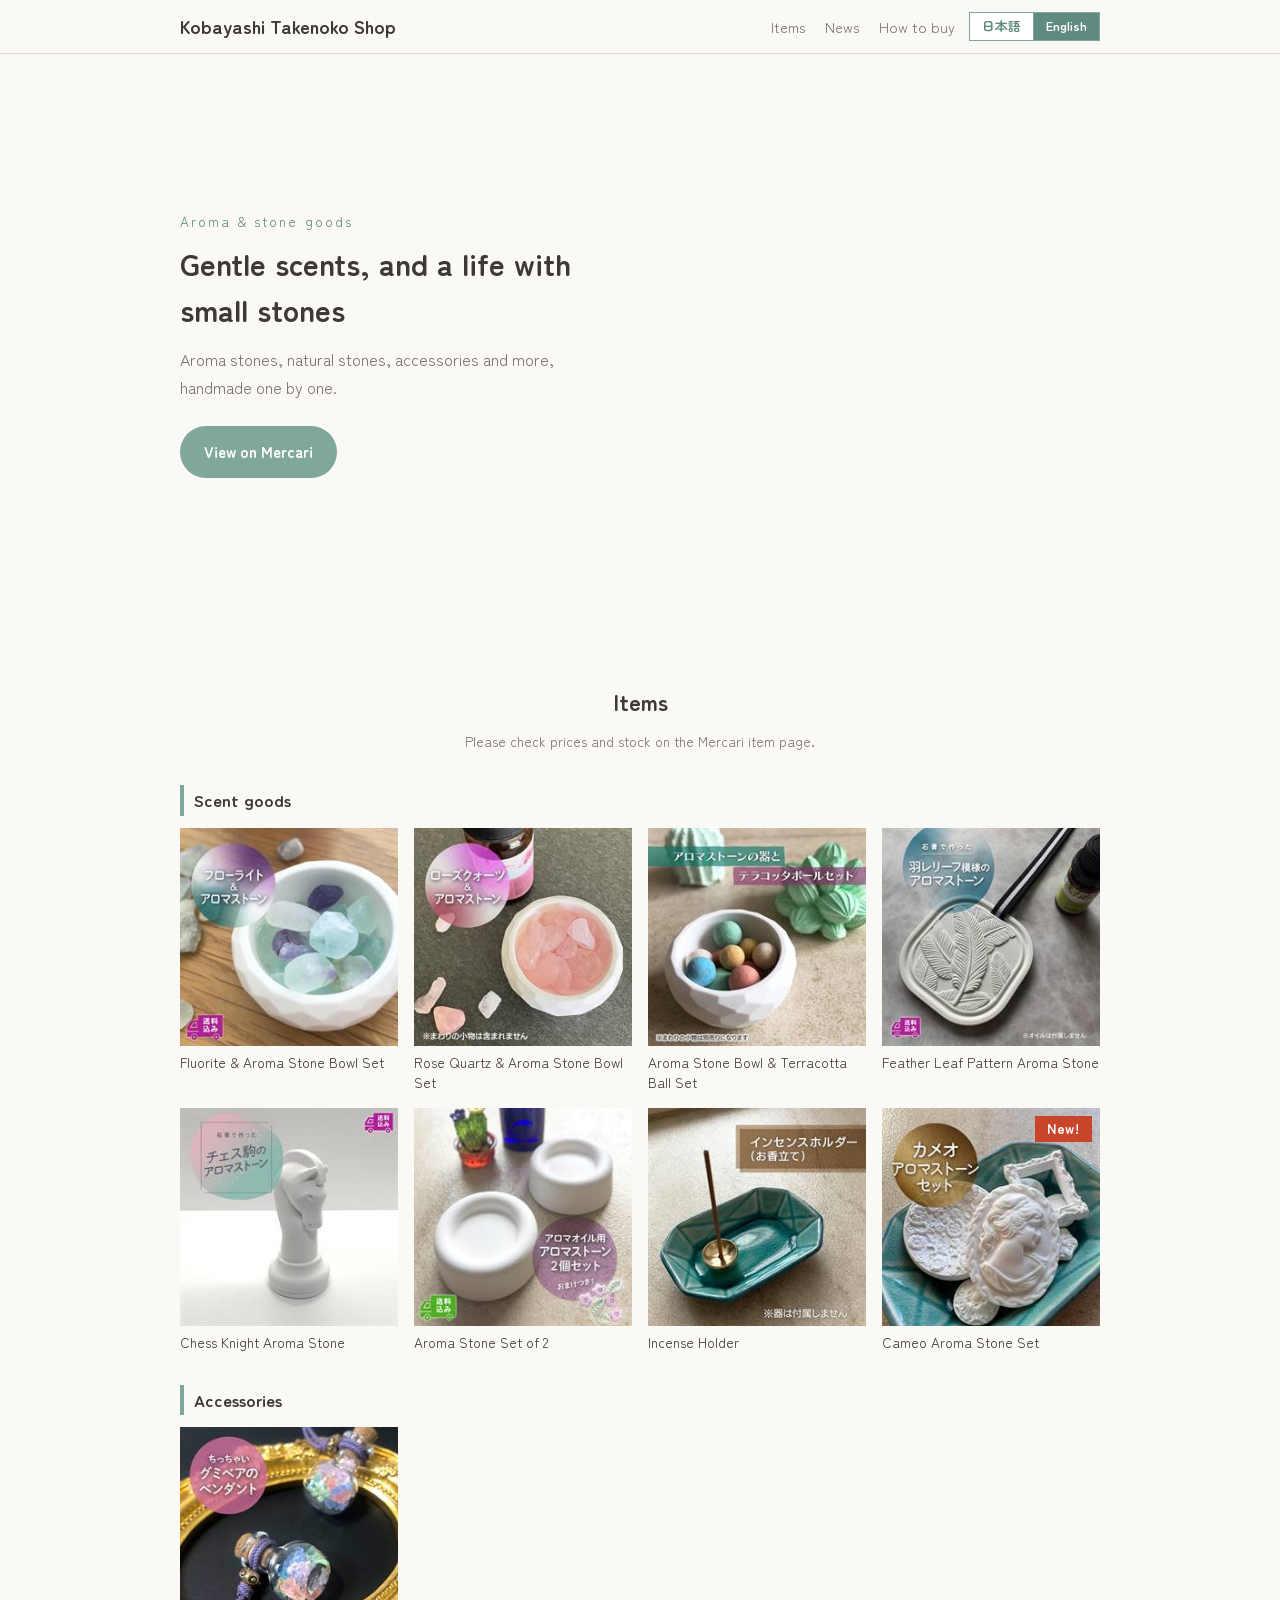
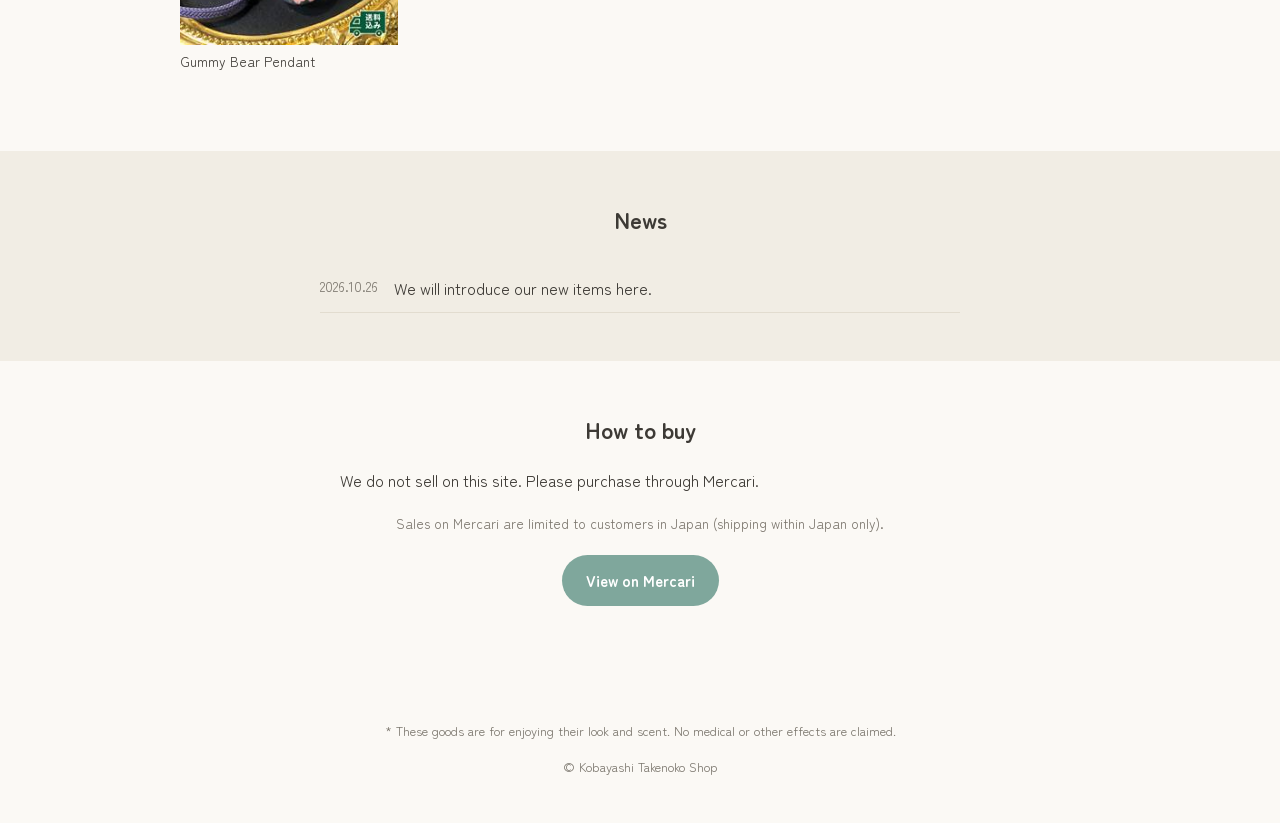
==== index.html @ 16a5ecc0 "Add files via upload" ====
<!doctype html>
<html lang="ja">
<head>
<meta charset="utf-8">
<meta name="viewport" content="width=device-width, initial-scale=1, viewport-fit=cover">
<title data-en="Kobayashi Takenoko Shop | Aroma &amp; stone goods">こばやしたけのこ商店 | 香りと石の雑貨</title>
<meta name="description" content="アロマストーン、天然石、アクセサリーなどの手作り雑貨。メルカリで販売しています。" data-en-content="Handmade goods: aroma stones, natural stones, accessories and more. Sold on Mercari (Japan).">
<link rel="preconnect" href="https://fonts.googleapis.com">
<link rel="preconnect" href="https://fonts.gstatic.com" crossorigin>
<link href="https://fonts.googleapis.com/css2?family=Zen+Maru+Gothic:wght@400;700&display=swap" rel="stylesheet">
<link rel="stylesheet" href="css/style.css">
<script src="js/script.js" defer></script>
</head>
<body>

<header class="site-header">
  <div class="wrap header-inner">
    <a class="brand" href="#top" data-en="Kobayashi Takenoko Shop">こばやしたけのこ商店</a>
    <div class="header-tools">
      <nav class="nav" aria-label="メニュー" data-en-label="Menu">
        <a href="#items" data-en="Items">商品</a>
        <a href="#news" data-en="News">お知らせ</a>
        <a href="#buy" data-en="How to buy">購入方法</a>
      </nav>
      <div class="lang" role="group" aria-label="言語 / Language">
        <button type="button" data-lang="ja" aria-pressed="true">日本語</button>
        <button type="button" data-lang="en" aria-pressed="false">English</button>
      </div>
    </div>
  </div>
</header>

<main id="top">

  <!-- トップ:看板商品 -->
  <section class="hero">
    <div class="wrap hero-inner">
      <div class="hero-text">
        <p class="eyebrow" data-en="Aroma &amp; stone goods">香りと石の雑貨</p>
        <h1 data-en="Gentle scents, and a life with small stones">やさしい香りと、<br>小さな石のある暮らし</h1>
        <p class="lead" data-en="Aroma stones, natural stones, accessories and more, handmade one by one.">アロマストーン、天然石、アクセサリーなどを、ひとつずつ手作りしています。</p>
        <div class="buttons">
          <a class="btn btn-main" href="https://jp.mercari.com/user/profile/546317431" target="_blank" rel="noopener" data-en="View on Mercari">メルカリで見る</a>
        </div>
      </div>
      <div class="hero-photo hero-slides" aria-label="商品の写真(自動で切り替わります。写真を押すと商品の詳細へ)" data-en-label="Product photos (they change automatically; select a photo to see the item)">
        <a class="hero-slide" href="items/fluorite-set.html"><img src="img/fluorite-set-720.jpg" srcset="img/fluorite-set-480.jpg 480w, img/fluorite-set-720.jpg 720w" sizes="(max-width: 720px) 92vw, 444px" width="720" height="720" fetchpriority="high" alt="蛍石とアロマストーンの器セット" data-en-alt="Fluorite &amp; Aroma Stone Bowl Set"><span class="hero-cap" data-en="Fluorite &amp; Aroma Stone Bowl Set">蛍石とアロマストーンの器セット</span></a>
        <a class="hero-slide" href="items/rosequartz-set.html"><img src="img/rosequartz-set-720.jpg" srcset="img/rosequartz-set-480.jpg 480w, img/rosequartz-set-720.jpg 720w" sizes="(max-width: 720px) 92vw, 444px" width="720" height="720" loading="lazy" decoding="async" alt="ローズクォーツとアロマストーンの器セット" data-en-alt="Rose Quartz &amp; Aroma Stone Bowl Set"><span class="hero-cap" data-en="Rose Quartz &amp; Aroma Stone Bowl Set">ローズクォーツとアロマストーンの器セット</span></a>
        <a class="hero-slide" href="items/terracotta-set.html"><img src="img/terracotta-set-720.jpg" srcset="img/terracotta-set-480.jpg 480w, img/terracotta-set-720.jpg 720w" sizes="(max-width: 720px) 92vw, 444px" width="720" height="720" loading="lazy" decoding="async" alt="アロマストーンの器とテラコッタボールのセット" data-en-alt="Aroma Stone Bowl &amp; Terracotta Ball Set"><span class="hero-cap" data-en="Aroma Stone Bowl &amp; Terracotta Ball Set">アロマストーンの器とテラコッタボールのセット</span></a>
        <a class="hero-slide" href="items/aroma-feather.html"><img src="img/aroma-feather-720.jpg" srcset="img/aroma-feather-480.jpg 480w, img/aroma-feather-720.jpg 720w" sizes="(max-width: 720px) 92vw, 444px" width="720" height="720" loading="lazy" decoding="async" alt="羽リーフ模様のアロマストーン" data-en-alt="Feather Leaf Pattern Aroma Stone"><span class="hero-cap" data-en="Feather Leaf Pattern Aroma Stone">羽リーフ模様のアロマストーン</span></a>
        <a class="hero-slide" href="items/aroma-chess.html"><img src="img/aroma-chess-720.jpg" srcset="img/aroma-chess-480.jpg 480w, img/aroma-chess-720.jpg 720w" sizes="(max-width: 720px) 92vw, 444px" width="720" height="720" loading="lazy" decoding="async" alt="チェス駒のアロマストーン" data-en-alt="Chess Knight Aroma Stone"><span class="hero-cap" data-en="Chess Knight Aroma Stone">チェス駒のアロマストーン</span></a>
        <a class="hero-slide" href="items/aroma-2set.html"><img src="img/aroma-2set-720.jpg" srcset="img/aroma-2set-480.jpg 480w, img/aroma-2set-720.jpg 720w" sizes="(max-width: 720px) 92vw, 444px" width="720" height="720" loading="lazy" decoding="async" alt="アロマストーン2個セット" data-en-alt="Aroma Stone Set of 2"><span class="hero-cap" data-en="Aroma Stone Set of 2">アロマストーン2個セット</span></a>
        <a class="hero-slide" href="items/incense-holder.html"><img src="img/incense-holder-720.jpg" srcset="img/incense-holder-480.jpg 480w, img/incense-holder-720.jpg 720w" sizes="(max-width: 720px) 92vw, 444px" width="720" height="720" loading="lazy" decoding="async" alt="お香立て" data-en-alt="Incense Holder"><span class="hero-cap" data-en="Incense Holder">お香立て</span></a>
        <a class="hero-slide" href="items/gummy-pendant.html"><img src="img/gummy-pendant-720.jpg" srcset="img/gummy-pendant-480.jpg 480w, img/gummy-pendant-720.jpg 720w" sizes="(max-width: 720px) 92vw, 444px" width="720" height="720" loading="lazy" decoding="async" alt="グミベアのペンダント" data-en-alt="Gummy Bear Pendant"><span class="hero-cap" data-en="Gummy Bear Pendant">グミベアのペンダント</span></a>
        <a class="hero-slide" href="items/cameo-set.html"><img src="img/cameo-set-720.jpg" srcset="img/cameo-set-480.jpg 480w, img/cameo-set-720.jpg 720w" sizes="(max-width: 720px) 92vw, 444px" width="720" height="720" loading="lazy" decoding="async" alt="カメオ アロマストーンセット" data-en-alt="Cameo Aroma Stone Set"><span class="badge-new">New!</span><span class="hero-cap" data-en="Cameo Aroma Stone Set">カメオ アロマストーンセット</span></a>
      </div>
    </div>
  </section>

  <!-- 商品 -->
  <section id="items" class="section">
    <div class="wrap">
      <h2 data-en="Items">商品</h2>
      <p class="section-note" data-en="Please check prices and stock on the Mercari item page.">価格や在庫は、メルカリの商品ページでご確認ください。</p>

      <div class="category">
        <h3 data-en="Scent goods">香りの雑貨</h3>
        <ul class="cards">
          <li class="card"><a class="card-link" href="items/fluorite-set.html"><div class="thumb"><img src="img/fluorite-set-480.jpg" srcset="img/fluorite-set-240.jpg 240w, img/fluorite-set-480.jpg 480w, img/fluorite-set-720.jpg 720w" sizes="(max-width: 720px) 46vw, 220px" width="480" height="480" loading="lazy" decoding="async" alt="蛍石とアロマストーンの器セット" data-en-alt="Fluorite &amp; Aroma Stone Bowl Set"></div><p data-en="Fluorite &amp; Aroma Stone Bowl Set">蛍石とアロマストーンの器セット</p></a></li>
          <li class="card"><a class="card-link" href="items/rosequartz-set.html"><div class="thumb"><img src="img/rosequartz-set-480.jpg" srcset="img/rosequartz-set-240.jpg 240w, img/rosequartz-set-480.jpg 480w, img/rosequartz-set-720.jpg 720w" sizes="(max-width: 720px) 46vw, 220px" width="480" height="480" loading="lazy" decoding="async" alt="ローズクォーツとアロマストーンの器セット" data-en-alt="Rose Quartz &amp; Aroma Stone Bowl Set"></div><p data-en="Rose Quartz &amp; Aroma Stone Bowl Set">ローズクォーツとアロマストーンの器セット</p></a></li>
          <li class="card"><a class="card-link" href="items/terracotta-set.html"><div class="thumb"><img src="img/terracotta-set-480.jpg" srcset="img/terracotta-set-240.jpg 240w, img/terracotta-set-480.jpg 480w, img/terracotta-set-720.jpg 720w" sizes="(max-width: 720px) 46vw, 220px" width="480" height="480" loading="lazy" decoding="async" alt="アロマストーンの器とテラコッタボールのセット" data-en-alt="Aroma Stone Bowl &amp; Terracotta Ball Set"></div><p data-en="Aroma Stone Bowl &amp; Terracotta Ball Set">アロマストーンの器とテラコッタボールのセット</p></a></li>
          <li class="card"><a class="card-link" href="items/aroma-feather.html"><div class="thumb"><img src="img/aroma-feather-480.jpg" srcset="img/aroma-feather-240.jpg 240w, img/aroma-feather-480.jpg 480w, img/aroma-feather-720.jpg 720w" sizes="(max-width: 720px) 46vw, 220px" width="480" height="480" loading="lazy" decoding="async" alt="羽リーフ模様のアロマストーン(吊り下げタイプ)" data-en-alt="Feather Leaf Pattern Aroma Stone"></div><p data-en="Feather Leaf Pattern Aroma Stone">羽リーフ模様のアロマストーン</p></a></li>
          <li class="card"><a class="card-link" href="items/aroma-chess.html"><div class="thumb"><img src="img/aroma-chess-480.jpg" srcset="img/aroma-chess-240.jpg 240w, img/aroma-chess-480.jpg 480w, img/aroma-chess-720.jpg 720w" sizes="(max-width: 720px) 46vw, 220px" width="480" height="480" loading="lazy" decoding="async" alt="チェス駒(ナイト)のかたちのアロマストーン" data-en-alt="Chess Knight Aroma Stone"></div><p data-en="Chess Knight Aroma Stone">チェス駒のアロマストーン</p></a></li>
          <li class="card"><a class="card-link" href="items/aroma-2set.html"><div class="thumb"><img src="img/aroma-2set-480.jpg" srcset="img/aroma-2set-240.jpg 240w, img/aroma-2set-480.jpg 480w, img/aroma-2set-720.jpg 720w" sizes="(max-width: 720px) 46vw, 220px" width="480" height="480" loading="lazy" decoding="async" alt="アロマストーン2個セット(アロマ用タブレットのおまけ付き)" data-en-alt="Aroma Stone Set of 2"></div><p data-en="Aroma Stone Set of 2">アロマストーン2個セット</p></a></li>
          <li class="card"><a class="card-link" href="items/incense-holder.html"><div class="thumb"><img src="img/incense-holder-480.jpg" srcset="img/incense-holder-240.jpg 240w, img/incense-holder-480.jpg 480w, img/incense-holder-720.jpg 720w" sizes="(max-width: 720px) 46vw, 220px" width="480" height="480" loading="lazy" decoding="async" alt="お香立て(インセンスホルダー)" data-en-alt="Incense Holder"></div><p data-en="Incense Holder">お香立て</p></a></li>
          <li class="card"><a class="card-link" href="items/cameo-set.html"><div class="thumb"><img src="img/cameo-set-480.jpg" srcset="img/cameo-set-240.jpg 240w, img/cameo-set-480.jpg 480w, img/cameo-set-720.jpg 720w" sizes="(max-width: 720px) 46vw, 220px" width="480" height="480" loading="lazy" decoding="async" alt="カメオ アロマストーンセット" data-en-alt="Cameo Aroma Stone Set"><span class="badge-new">New!</span></div><p data-en="Cameo Aroma Stone Set">カメオ アロマストーンセット</p></a></li>
        </ul>
      </div>

      <div class="category">
        <h3 data-en="Accessories">アクセサリー</h3>
        <ul class="cards">
          <li class="card"><a class="card-link" href="items/gummy-pendant.html"><div class="thumb"><img src="img/gummy-pendant-480.jpg" srcset="img/gummy-pendant-240.jpg 240w, img/gummy-pendant-480.jpg 480w, img/gummy-pendant-720.jpg 720w" sizes="(max-width: 720px) 46vw, 220px" width="480" height="480" loading="lazy" decoding="async" alt="グミベアを入れたガラス瓶のペンダント" data-en-alt="Gummy Bear Pendant"></div><p data-en="Gummy Bear Pendant">グミベアのペンダント</p></a></li>
        </ul>
      </div>
    </div>
  </section>

  <!-- お知らせ -->
  <section id="news" class="section section-tint">
    <div class="wrap">
      <h2 data-en="News">お知らせ</h2>
      <ul class="news">
        <li><time datetime="2026-10-26">2026.10.26</time><span data-en="We will introduce our new items here.">新しい商品はこちらで紹介していきたいと思います</span></li>
      </ul>
    </div>
  </section>

  <!-- 購入方法 -->
  <section id="buy" class="section">
    <div class="wrap narrow">
      <h2 data-en="How to buy">購入方法</h2>
      <p data-en="We do not sell on this site. Please purchase through Mercari.">当サイトでは販売していません。ご購入は、メルカリからお願いします。</p>
      <p class="en-only">Sales on Mercari are limited to customers in Japan (shipping within Japan only).</p>
      <div class="buttons center">
        <a class="btn btn-main" href="https://jp.mercari.com/user/profile/546317431" target="_blank" rel="noopener" data-en="View on Mercari">メルカリで見る</a>
      </div>
    </div>
  </section>

</main>

<footer class="site-footer">
  <div class="wrap">
    <p data-en="* These goods are for enjoying their look and scent. No medical or other effects are claimed.">※ 商品は、見た目や香りを楽しむ雑貨です。効能・効果をうたうものではありません。</p>
    <p class="copy">&copy; <span data-en="Kobayashi Takenoko Shop">こばやしたけのこ商店</span></p>
  </div>
</footer>

</body>
</html>
---- css/style.css ----
:root {
  --bg: #fbf9f5;
  --tint: #f1ede4;
  --text: #3d3a35;
  --muted: #7a756c;
  --accent: #7fa79c;
  --accent-dark: #5f8a7f;
  --line: #e2dccf;
  --radius: 14px;
  --img-radius: 0;
}

* { box-sizing: border-box; }

body {
  margin: 0;
  background: var(--bg);
  color: var(--text);
  font-family: "Zen Maru Gothic", "Hiragino Maru Gothic ProN", "Yu Gothic", "Meiryo", sans-serif;
  line-height: 1.8;
  -webkit-text-size-adjust: 100%;
}

.wrap { max-width: 960px; margin: 0 auto; padding: 0 20px; padding-left: max(20px, env(safe-area-inset-left)); padding-right: max(20px, env(safe-area-inset-right)); }
.narrow { max-width: 640px; }

/* ヘッダー */
.site-header {
  background: var(--bg);
  border-bottom: 1px solid var(--line);
  position: sticky;
  top: 0;
  z-index: 10;
}
.header-inner {
  display: flex;
  align-items: center;
  justify-content: space-between;
  flex-wrap: wrap;
  gap: 4px 16px;
  padding-top: 10px;
  padding-bottom: 10px;
}
.brand { font-weight: bold; font-size: 1.15rem; color: var(--text); text-decoration: none; }
.nav a { margin-left: 16px; color: var(--muted); text-decoration: none; font-size: 0.9rem; }


/* トップ */
.hero { padding: 48px 0; }
.hero-inner {
  display: grid;
  grid-template-columns: 1fr 1fr;
  gap: 32px;
  align-items: center;
}
.eyebrow { margin: 0; color: var(--accent-dark); font-size: 0.85rem; letter-spacing: 0.15em; }
h1 { margin: 8px 0 12px; font-size: 1.9rem; line-height: 1.5; }
.lead { margin: 0 0 24px; color: var(--muted); }
.hero-photo { aspect-ratio: 1 / 1; border-radius: var(--img-radius); overflow: hidden; }
.hero-photo img, .thumb img { display: block; width: 100%; height: 100%; object-fit: cover; }

/* ボタン */
.buttons { display: flex; flex-wrap: wrap; gap: 12px; }
.buttons.center { justify-content: center; margin: 20px 0; }
.btn {
  display: inline-block;
  padding: 12px 24px;
  border-radius: 999px;
  text-decoration: none;
  font-weight: bold;
  font-size: 0.95rem;
}
.btn-main { background: var(--accent); color: #fff; }

.btn-sub { background: #fff; color: var(--accent-dark); border: 1px solid var(--accent); }

.btn:focus-visible, .nav a:focus-visible { outline: 3px solid #e0b24a; outline-offset: 2px; }

/* セクション */
.section { padding: 48px 0; }
.section-tint { background: var(--tint); }
h2 { margin: 0 0 8px; font-size: 1.4rem; text-align: center; }
.section-note { margin: 0 0 32px; text-align: center; color: var(--muted); font-size: 0.85rem; }
.narrow p { text-align: left; }
.small { color: var(--muted); font-size: 0.85rem; text-align: center; }
.small a { color: var(--muted); }


/* 商品 */
.category { margin-bottom: 32px; }
h3 { margin: 0 0 12px; font-size: 1.05rem; border-left: 4px solid var(--accent); padding-left: 10px; }
.cards {
  list-style: none;
  margin: 0;
  padding: 0;
  display: grid;
  grid-template-columns: repeat(4, 1fr);
  gap: 16px;
}
.card p { margin: 6px 0 0; font-size: 0.85rem; line-height: 1.5; }
.card .ph, .card .thumb { aspect-ratio: 1 / 1; border-radius: var(--img-radius); overflow: hidden; }

/* 写真の仮枠(写真を入れたら img に置き換える) */
.ph {
  display: flex;
  align-items: center;
  justify-content: center;
  text-align: center;
  color: rgba(61, 58, 53, 0.55);
  font-size: 0.8rem;
}
.ph-a { background: #cfe3de; }
.ph-b { background: #e9dfee; }
.ph-c { background: #f2e3d3; }
.ph-d { background: #dfe6d2; }

/* お知らせ */
.news { list-style: none; margin: 24px auto 0; padding: 0; max-width: 640px; }
.news li { display: flex; gap: 16px; padding: 10px 0; border-bottom: 1px solid var(--line); }
.news time { color: var(--muted); font-size: 0.85rem; white-space: nowrap; }

/* フッター */
.site-footer { padding: 32px 0; text-align: center; color: var(--muted); font-size: 0.8rem; }
.copy { margin-top: 8px; }


/* 商品カードのリンク */
.card-link { display: block; color: inherit; text-decoration: none; }


.card-link:focus-visible { outline: 3px solid #e0b24a; outline-offset: 3px; border-radius: var(--radius); }

/* 詳細ページ */
.detail { padding-top: 24px; padding-bottom: 48px; max-width: 960px; }
.breadcrumb { margin: 0 0 16px; font-size: 0.8rem; color: var(--muted); }
.breadcrumb a { color: var(--muted); }
.item-title { margin: 0 0 8px; font-size: 1.6rem; }
.detail .lead { margin: 0 0 24px; }
/* 写真: 左に大きな写真、右にほかの写真(画面の高さに収まる大きさ) */
.gallery {
  display: grid;
  grid-template-columns: min(calc(100% - 214px), max(320px, calc(100vh - 260px)), 640px) 200px;
  justify-content: center;
  gap: 14px;
  margin-bottom: 32px;
}
.g-stage { aspect-ratio: 1 / 1; border-radius: var(--img-radius); overflow: hidden; background: var(--tint); }
.g-link { display: block; width: 100%; height: 100%; cursor: zoom-in; }
.g-link img { display: block; width: 100%; height: 100%; object-fit: cover; }
.g-link:focus-visible { outline: 3px solid #e0b24a; outline-offset: -3px; }
.g-thumbs {
  list-style: none;
  margin: 0;
  padding: 0;
  height: 0;
  min-height: 100%;
  overflow-y: auto;
  display: grid;
  grid-template-columns: repeat(2, 1fr);
  grid-auto-rows: max-content;
  gap: 8px;
  align-content: start;
}
.g-thumbs li { aspect-ratio: 1 / 1; border-radius: var(--img-radius); overflow: hidden; background: var(--tint); }

/* 拡大表示 */
.lightbox {
  position: fixed;
  top: 0; right: 0; bottom: 0; left: 0;
  z-index: 100;
  display: none;
  align-items: center;
  justify-content: center;
  background: rgba(30, 28, 24, 0.82);
  cursor: zoom-out;
}
.lightbox.is-open { display: flex; }
.lightbox-img {
  width: min(92vw, 92vh, 900px);
  height: min(92vw, 92vh, 900px);
  object-fit: contain;
  border-radius: var(--img-radius);
  background: #fff;
}
.lightbox:focus { outline: none; }
body.lightbox-lock { overflow: hidden; }
.item-info h2, .item-buy h2 { text-align: left; font-size: 1.15rem; }
.spec { margin: 12px 0 16px; border-top: 1px solid var(--line); }
.spec div { display: flex; gap: 16px; padding: 10px 0; border-bottom: 1px solid var(--line); }
.spec dt { flex: 0 0 8em; color: var(--muted); font-size: 0.9rem; }
.spec dd { margin: 0; }
.item-notes { margin: 0 0 32px; padding-left: 1.2em; color: var(--muted); font-size: 0.9rem; }
.item-buy { text-align: center; background: var(--tint); border-radius: var(--radius); padding: 24px 16px; }
.item-buy p { margin: 0; }


/* トップの写真: 商品を順に切り替える(1枚6秒、切り替えに2秒かけて、54秒で一巡) */
.hero-slides { position: relative; overflow: visible; margin-bottom: 2.4em; }
.hero-slide img { border-radius: var(--img-radius); background: var(--tint); }
.hero-slide {
  position: absolute;
  top: 0;
  left: 0;
  width: 100%;
  height: 100%;
  display: block;
  opacity: 0;
  visibility: hidden;
  color: #fff;
  text-decoration: none;
  animation: hero-fade 54s infinite;
}
.hero-slide:nth-child(1) { animation-delay: 0s; }
.hero-slide:nth-child(2) { animation-delay: 6s; }
.hero-slide:nth-child(3) { animation-delay: 12s; }
.hero-slide:nth-child(4) { animation-delay: 18s; }
.hero-slide:nth-child(5) { animation-delay: 24s; }
.hero-slide:nth-child(6) { animation-delay: 30s; }
.hero-slide:nth-child(7) { animation-delay: 36s; }
.hero-slide:nth-child(8) { animation-delay: 42s; }
.hero-slide:nth-child(9) { animation-delay: 48s; }
.hero-slides:focus-within .hero-slide { animation-play-state: paused; }
.hero-slide:focus-visible { outline: 3px solid #e0b24a; outline-offset: -3px; }
.hero-cap {
  position: absolute;
  top: 100%;
  left: 0;
  width: 100%;
  margin-top: 10px;
  color: var(--text);
  font-size: 0.95rem;
  font-weight: bold;
  line-height: 1.4;
  text-align: center;
}
@keyframes hero-fade {
  0%     { opacity: 0; visibility: visible; }
  3.7%   { opacity: 1; visibility: visible; }
  11.1%  { opacity: 1; visibility: visible; }
  14.8%  { opacity: 0; visibility: visible; }
  14.9%  { opacity: 0; visibility: hidden; }
  100%   { opacity: 0; visibility: hidden; }
}
@media (prefers-reduced-motion: reduce) {
  .hero-slide { animation: none; }
  .hero-slide:first-child { opacity: 1; visibility: visible; }
}

/* New! のアイキャッチ */
.card .thumb, .g-stage { position: relative; }
.badge-new {
  position: absolute;
  top: 8px;
  right: 8px;
  z-index: 2;
  padding: 2px 12px 3px;
  background: #c8452c;
  color: #fff;
  font-size: 0.85rem;
  font-weight: bold;
  letter-spacing: 0.06em;
  line-height: 1.5;
  pointer-events: none;
  animation: badge-pop 2.4s ease-in-out infinite;
}
.badge-inline {
  position: static;
  display: inline-block;
  vertical-align: middle;
  margin-left: 0.5em;
  font-size: 0.8rem;
  animation: none;
}
@keyframes badge-pop {
  0%, 100% { transform: scale(1); }
  50%      { transform: scale(1.1); }
}
@media (prefers-reduced-motion: reduce) {
  .badge-new { animation: none; }
}

/* ===== 画面サイズ・端末ごとの調整 ===== */

/* マウスのある端末: 乗せたときの動き */
@media (hover: hover) {
  .nav a:hover { color: var(--accent-dark); }
  .btn-main:hover { background: var(--accent-dark); }
  .btn-sub:hover { background: var(--tint); }
  .small a:hover { color: var(--accent-dark); }
  .card-link:hover p { color: var(--accent-dark); text-decoration: underline; }
  .card-link:hover .thumb { opacity: 0.9; }
  .hero-slides:hover .hero-slide { animation-play-state: paused; }
}

/* タッチ端末: 指で押しやすい大きさ(44px以上) */
@media (pointer: coarse) {
  .nav a { display: inline-block; padding: 10px 6px; margin-left: 4px; }
  .btn { min-height: 44px; display: inline-flex; align-items: center; justify-content: center; }
  .breadcrumb a, .small a { display: inline-block; padding: 8px 2px; }
  .g-thumbs li { min-height: 44px; }
}

/* 大きな画面(大型モニター・テレビ) */
@media (min-width: 1600px) {
  html { font-size: 112.5%; }
  .wrap, .detail { max-width: 1100px; }
}

/* ノートPC・タブレット横向き */
@media (max-width: 1024px) {
  .hero { padding: 36px 0; }
  .hero-inner { gap: 24px; }
  h1 { font-size: 1.7rem; }
  .cards { grid-template-columns: repeat(3, 1fr); }
  .gallery { grid-template-columns: min(calc(100% - 174px), max(320px, calc(100vh - 260px)), 640px) 160px; gap: 12px; }
}

/* タブレット縦向き・大きめのスマホ */
@media (max-width: 820px) {
  .hero-inner { grid-template-columns: 1fr; }
  .hero-text { text-align: center; }
  .hero-text .buttons { justify-content: center; }
  .hero-slides { width: min(100%, 460px); margin-left: auto; margin-right: auto; }
  .section { padding: 40px 0; }
}

/* スマホ */
@media (max-width: 720px) {
  .cards { grid-template-columns: repeat(2, 1fr); gap: 14px; }
  .nav a { margin-left: 0; margin-right: 14px; }
  .gallery { grid-template-columns: 1fr; justify-content: stretch; }
  .g-stage { width: min(100%, 70vh); margin: 0 auto; }
  .g-thumbs { height: auto; min-height: 0; overflow-x: auto; overflow-y: hidden; grid-template-columns: none; grid-auto-flow: column; grid-auto-columns: 76px; grid-auto-rows: 76px; padding-bottom: 6px; }
  .item-title { font-size: 1.35rem; }
  .spec dt { flex-basis: 6em; }
}
@media (max-width: 720px) and (pointer: coarse) {
  .nav a { margin-right: 6px; }
}

/* 小さめのスマホ */
@media (max-width: 480px) {
  .wrap { padding-left: max(16px, env(safe-area-inset-left)); padding-right: max(16px, env(safe-area-inset-right)); }
  h1 { font-size: 1.4rem; }
  h2 { font-size: 1.25rem; }
  .hero { padding: 24px 0 8px; }
  .section { padding: 32px 0; }
  .lead { font-size: 0.95rem; }
  .hero-text .buttons .btn, .item-buy .btn, .buttons.center .btn { width: 100%; text-align: center; }
  .cards { gap: 12px 10px; }
  .card p { font-size: 0.8rem; }
  .hero-cap { font-size: 0.85rem; }
  .badge-new { top: 6px; right: 6px; padding: 1px 8px 2px; font-size: 0.75rem; }
  .badge-inline { font-size: 0.7rem; }
  .item-title { font-size: 1.25rem; }
  .spec dt { flex-basis: 5.5em; font-size: 0.85rem; }
  .spec div { gap: 10px; }
  .news li { flex-direction: column; gap: 0; }
  .item-buy { padding: 20px 14px; }
}

/* とても小さいスマホ */
@media (max-width: 360px) {
  .brand { font-size: 1.05rem; }
  .nav a { font-size: 0.85rem; margin-right: 8px; }
  .cards { gap: 10px 8px; }
  .g-thumbs { grid-auto-columns: 64px; grid-auto-rows: 64px; }
}

/* 横向きのスマホ(画面の高さが低い) */
@media (orientation: landscape) and (max-height: 500px) {
  .site-header { position: static; }
  .hero { padding: 20px 0; }
  .section { padding: 28px 0; }
  .gallery { grid-template-columns: min(calc(100% - 174px), max(200px, calc(100vh - 120px))) 160px; }
}
@media (orientation: landscape) and (max-height: 500px) and (max-width: 720px) {
  .gallery { grid-template-columns: min(calc(100% - 174px), max(200px, calc(100vh - 120px))) 160px; justify-content: center; }
  .g-stage { width: auto; margin: 0; }
  .g-thumbs { height: 0; min-height: 100%; overflow-y: auto; overflow-x: hidden; grid-template-columns: repeat(2, 1fr); grid-auto-flow: row; grid-auto-columns: auto; grid-auto-rows: max-content; }
}

/* 日本語 / English の切り替え */
.header-tools { display: flex; align-items: center; flex-wrap: wrap; gap: 4px 14px; }
.lang { display: inline-flex; border: 1px solid var(--accent); }
.lang button {
  appearance: none;
  border: 0;
  margin: 0;
  padding: 3px 12px;
  background: #fff;
  color: var(--accent-dark);
  font: inherit;
  font-size: 0.8rem;
  font-weight: bold;
  line-height: 1.6;
  cursor: pointer;
}
.lang button + button { border-left: 1px solid var(--accent); }
.lang button[aria-pressed="true"] { background: var(--accent-dark); color: #fff; }
.lang button:focus-visible { outline: 3px solid #e0b24a; outline-offset: 2px; }
.en-only { display: none; }
html[lang="en"] .en-only { display: block; }
.item-buy .en-only, .narrow .en-only { margin: 8px 0 0; font-size: 0.85rem; color: var(--muted); text-align: center; }
@media (pointer: coarse) {
  .lang button { min-height: 44px; padding: 6px 14px; }
}
@media (max-width: 360px) {
  .lang button { padding: 3px 8px; font-size: 0.75rem; }
}
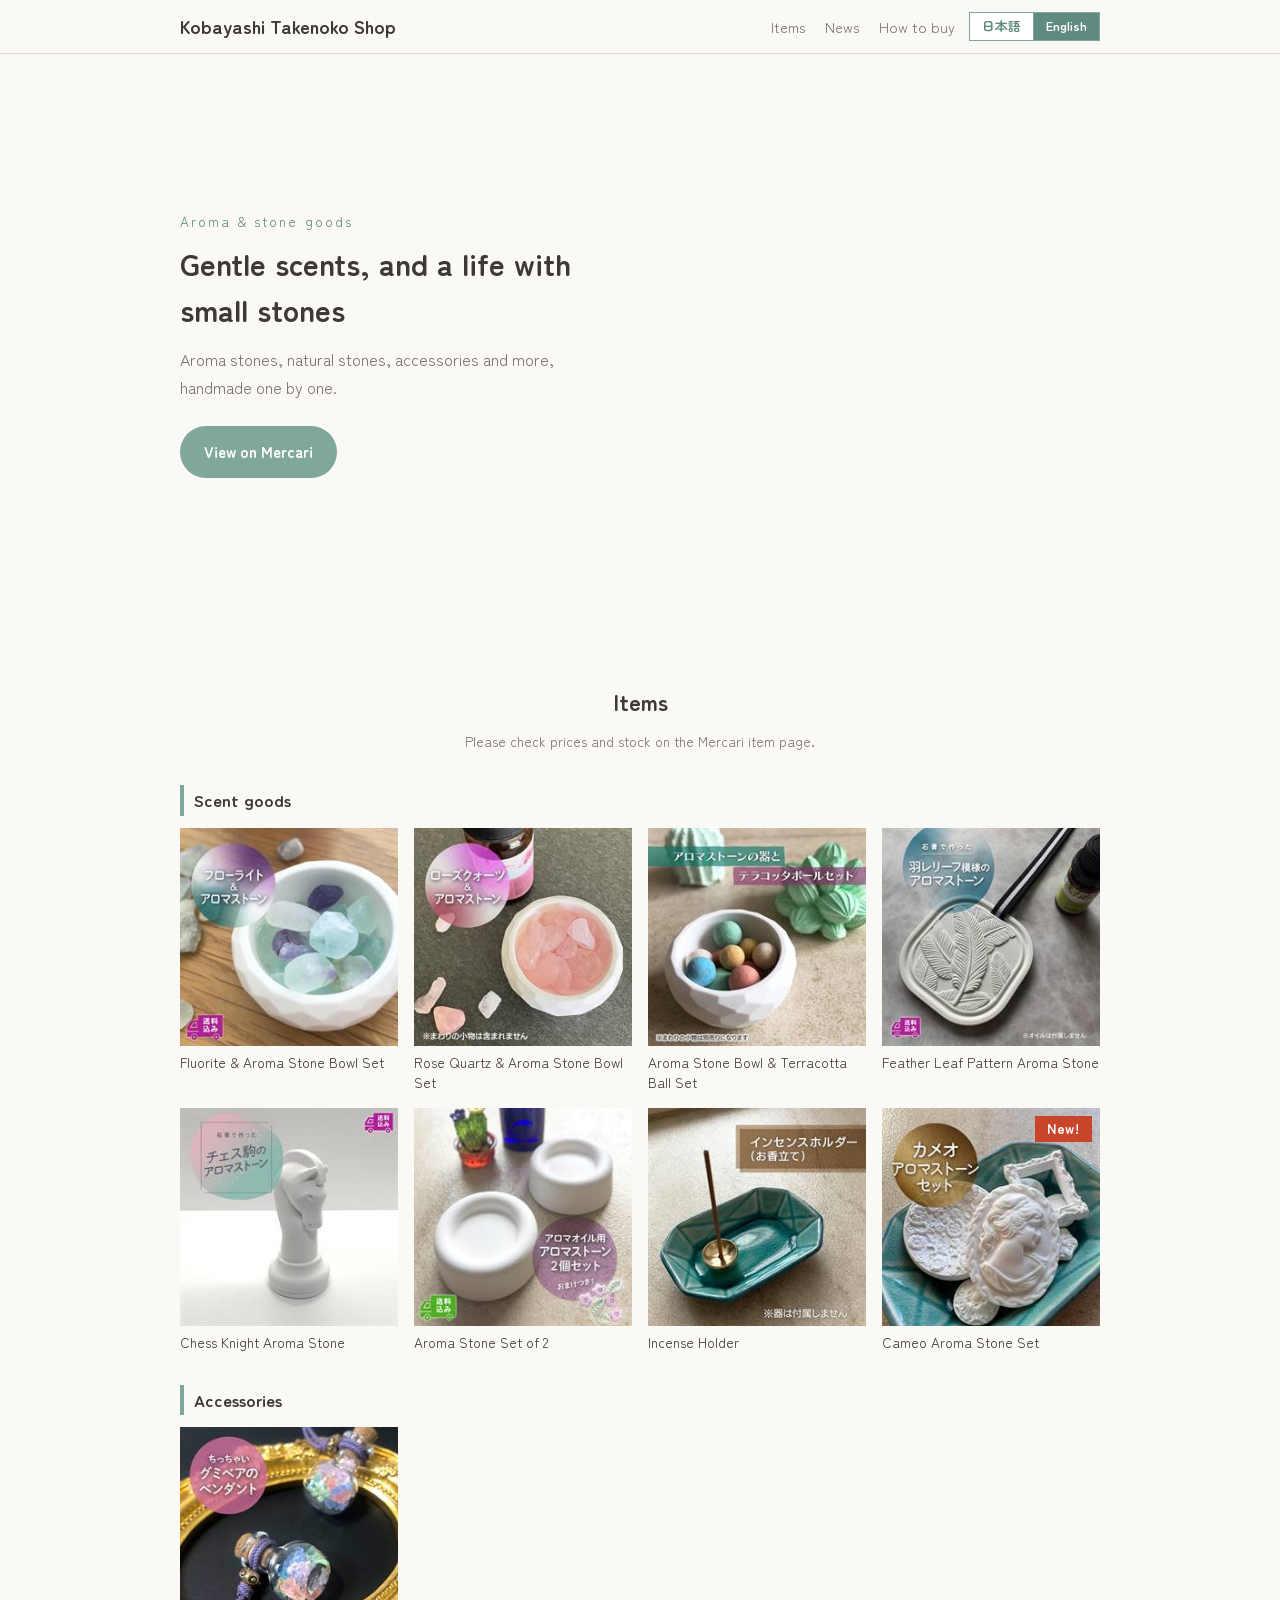
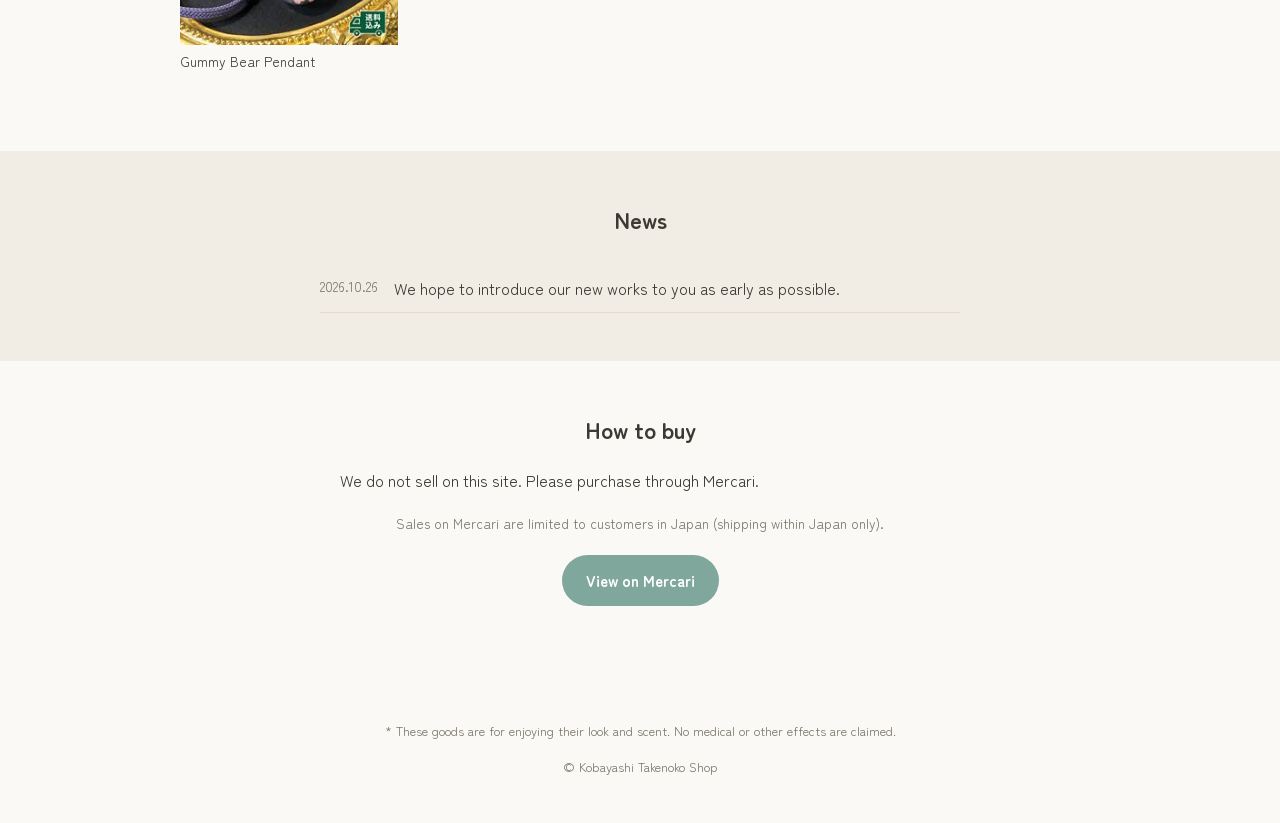
==== commit 15b81fe9: "Add files via upload" ====
--- a/index.html
+++ b/index.html
@@ -44,15 +44,14 @@
         </div>
       </div>
       <div class="hero-photo hero-slides" aria-label="商品の写真(自動で切り替わります。写真を押すと商品の詳細へ)" data-en-label="Product photos (they change automatically; select a photo to see the item)">
-        <a class="hero-slide" href="items/fluorite-set.html"><img src="img/fluorite-set-720.jpg" srcset="img/fluorite-set-480.jpg 480w, img/fluorite-set-720.jpg 720w" sizes="(max-width: 720px) 92vw, 444px" width="720" height="720" fetchpriority="high" alt="蛍石とアロマストーンの器セット" data-en-alt="Fluorite &amp; Aroma Stone Bowl Set"><span class="hero-cap" data-en="Fluorite &amp; Aroma Stone Bowl Set">蛍石とアロマストーンの器セット</span></a>
-        <a class="hero-slide" href="items/rosequartz-set.html"><img src="img/rosequartz-set-720.jpg" srcset="img/rosequartz-set-480.jpg 480w, img/rosequartz-set-720.jpg 720w" sizes="(max-width: 720px) 92vw, 444px" width="720" height="720" loading="lazy" decoding="async" alt="ローズクォーツとアロマストーンの器セット" data-en-alt="Rose Quartz &amp; Aroma Stone Bowl Set"><span class="hero-cap" data-en="Rose Quartz &amp; Aroma Stone Bowl Set">ローズクォーツとアロマストーンの器セット</span></a>
-        <a class="hero-slide" href="items/terracotta-set.html"><img src="img/terracotta-set-720.jpg" srcset="img/terracotta-set-480.jpg 480w, img/terracotta-set-720.jpg 720w" sizes="(max-width: 720px) 92vw, 444px" width="720" height="720" loading="lazy" decoding="async" alt="アロマストーンの器とテラコッタボールのセット" data-en-alt="Aroma Stone Bowl &amp; Terracotta Ball Set"><span class="hero-cap" data-en="Aroma Stone Bowl &amp; Terracotta Ball Set">アロマストーンの器とテラコッタボールのセット</span></a>
-        <a class="hero-slide" href="items/aroma-feather.html"><img src="img/aroma-feather-720.jpg" srcset="img/aroma-feather-480.jpg 480w, img/aroma-feather-720.jpg 720w" sizes="(max-width: 720px) 92vw, 444px" width="720" height="720" loading="lazy" decoding="async" alt="羽リーフ模様のアロマストーン" data-en-alt="Feather Leaf Pattern Aroma Stone"><span class="hero-cap" data-en="Feather Leaf Pattern Aroma Stone">羽リーフ模様のアロマストーン</span></a>
-        <a class="hero-slide" href="items/aroma-chess.html"><img src="img/aroma-chess-720.jpg" srcset="img/aroma-chess-480.jpg 480w, img/aroma-chess-720.jpg 720w" sizes="(max-width: 720px) 92vw, 444px" width="720" height="720" loading="lazy" decoding="async" alt="チェス駒のアロマストーン" data-en-alt="Chess Knight Aroma Stone"><span class="hero-cap" data-en="Chess Knight Aroma Stone">チェス駒のアロマストーン</span></a>
-        <a class="hero-slide" href="items/aroma-2set.html"><img src="img/aroma-2set-720.jpg" srcset="img/aroma-2set-480.jpg 480w, img/aroma-2set-720.jpg 720w" sizes="(max-width: 720px) 92vw, 444px" width="720" height="720" loading="lazy" decoding="async" alt="アロマストーン2個セット" data-en-alt="Aroma Stone Set of 2"><span class="hero-cap" data-en="Aroma Stone Set of 2">アロマストーン2個セット</span></a>
-        <a class="hero-slide" href="items/incense-holder.html"><img src="img/incense-holder-720.jpg" srcset="img/incense-holder-480.jpg 480w, img/incense-holder-720.jpg 720w" sizes="(max-width: 720px) 92vw, 444px" width="720" height="720" loading="lazy" decoding="async" alt="お香立て" data-en-alt="Incense Holder"><span class="hero-cap" data-en="Incense Holder">お香立て</span></a>
-        <a class="hero-slide" href="items/gummy-pendant.html"><img src="img/gummy-pendant-720.jpg" srcset="img/gummy-pendant-480.jpg 480w, img/gummy-pendant-720.jpg 720w" sizes="(max-width: 720px) 92vw, 444px" width="720" height="720" loading="lazy" decoding="async" alt="グミベアのペンダント" data-en-alt="Gummy Bear Pendant"><span class="hero-cap" data-en="Gummy Bear Pendant">グミベアのペンダント</span></a>
-        <a class="hero-slide" href="items/cameo-set.html"><img src="img/cameo-set-720.jpg" srcset="img/cameo-set-480.jpg 480w, img/cameo-set-720.jpg 720w" sizes="(max-width: 720px) 92vw, 444px" width="720" height="720" loading="lazy" decoding="async" alt="カメオ アロマストーンセット" data-en-alt="Cameo Aroma Stone Set"><span class="badge-new">New!</span><span class="hero-cap" data-en="Cameo Aroma Stone Set">カメオ アロマストーンセット</span></a>
+        <a class="hero-slide" href="items/cameo-set.html"><img src="img/cameo-set-3-720.jpg" srcset="img/cameo-set-3-480.jpg 480w, img/cameo-set-3-720.jpg 720w" sizes="(max-width: 720px) 92vw, 444px" width="720" height="720" fetchpriority="high" alt="カメオ アロマストーンセット" data-en-alt="Cameo Aroma Stone Set"><span class="badge-new">New!</span><span class="hero-cap" data-en="Cameo Aroma Stone Set">カメオ アロマストーンセット</span></a>
+        <a class="hero-slide" href="items/gummy-pendant.html"><img src="img/gummy-pendant-2-720.jpg" srcset="img/gummy-pendant-2-480.jpg 480w, img/gummy-pendant-2-720.jpg 720w" sizes="(max-width: 720px) 92vw, 444px" width="720" height="720" decoding="async" alt="グミベアのペンダント" data-en-alt="Gummy Bear Pendant"><span class="hero-cap" data-en="Gummy Bear Pendant">グミベアのペンダント</span></a>
+        <a class="hero-slide" href="items/aroma-feather.html"><img src="img/aroma-feather-2-720.jpg" srcset="img/aroma-feather-2-480.jpg 480w, img/aroma-feather-2-720.jpg 720w" sizes="(max-width: 720px) 92vw, 444px" width="720" height="720" decoding="async" alt="羽リーフ模様のアロマストーン" data-en-alt="Feather Leaf Pattern Aroma Stone"><span class="hero-cap" data-en="Feather Leaf Pattern Aroma Stone">羽リーフ模様のアロマストーン</span></a>
+        <a class="hero-slide" href="items/fluorite-set.html"><img src="img/fluorite-set-4-720.jpg" srcset="img/fluorite-set-4-480.jpg 480w, img/fluorite-set-4-720.jpg 720w" sizes="(max-width: 720px) 92vw, 444px" width="720" height="720" decoding="async" alt="蛍石とアロマストーンの器セット" data-en-alt="Fluorite &amp; Aroma Stone Bowl Set"><span class="hero-cap" data-en="Fluorite &amp; Aroma Stone Bowl Set">蛍石とアロマストーンの器セット</span></a>
+        <a class="hero-slide" href="items/rosequartz-set.html"><img src="img/rosequartz-set-2-720.jpg" srcset="img/rosequartz-set-2-480.jpg 480w, img/rosequartz-set-2-720.jpg 720w" sizes="(max-width: 720px) 92vw, 444px" width="720" height="720" decoding="async" alt="ローズクォーツとアロマストーンの器セット" data-en-alt="Rose Quartz &amp; Aroma Stone Bowl Set"><span class="hero-cap" data-en="Rose Quartz &amp; Aroma Stone Bowl Set">ローズクォーツとアロマストーンの器セット</span></a>
+        <a class="hero-slide" href="items/terracotta-set.html"><img src="img/terracotta-set-3-720.jpg" srcset="img/terracotta-set-3-480.jpg 480w, img/terracotta-set-3-720.jpg 720w" sizes="(max-width: 720px) 92vw, 444px" width="720" height="720" decoding="async" alt="アロマストーンの器とテラコッタボールのセット" data-en-alt="Aroma Stone Bowl &amp; Terracotta Ball Set"><span class="hero-cap" data-en="Aroma Stone Bowl &amp; Terracotta Ball Set">アロマストーンの器とテラコッタボールのセット</span></a>
+        <a class="hero-slide" href="items/incense-holder.html"><img src="img/incense-holder-4-720.jpg" srcset="img/incense-holder-4-480.jpg 480w, img/incense-holder-4-720.jpg 720w" sizes="(max-width: 720px) 92vw, 444px" width="720" height="720" decoding="async" alt="お香立て" data-en-alt="Incense Holder"><span class="hero-cap" data-en="Incense Holder">お香立て</span></a>
+        <a class="hero-slide" href="items/aroma-chess.html"><img src="img/aroma-chess-3-720.jpg" srcset="img/aroma-chess-3-480.jpg 480w, img/aroma-chess-3-720.jpg 720w" sizes="(max-width: 720px) 92vw, 444px" width="720" height="720" decoding="async" alt="チェス駒のアロマストーン" data-en-alt="Chess Knight Aroma Stone"><span class="hero-cap" data-en="Chess Knight Aroma Stone">チェス駒のアロマストーン</span></a>
       </div>
     </div>
   </section>
@@ -91,7 +90,7 @@
     <div class="wrap">
       <h2 data-en="News">お知らせ</h2>
       <ul class="news">
-        <li><time datetime="2026-10-26">2026.10.26</time><span data-en="We will introduce our new items here.">新しい商品はこちらで紹介していきたいと思います</span></li>
+        <li><time datetime="2026-10-26">2026.10.26</time><span data-en="We hope to introduce our new works to you as early as possible.">新しい作品をいち早くご紹介していければと思っております</span></li>
       </ul>
     </div>
   </section>
--- a/css/style.css
+++ b/css/style.css
@@ -194,7 +194,7 @@
 .item-buy p { margin: 0; }
 
 
-/* トップの写真: 商品を順に切り替える(1枚6秒、切り替えに2秒かけて、54秒で一巡) */
+/* トップの写真: 商品を順に切り替える(1枚6秒、切り替えに2秒かけて、8枚で48秒で一巡) */
 .hero-slides { position: relative; overflow: visible; margin-bottom: 2.4em; }
 .hero-slide img { border-radius: var(--img-radius); background: var(--tint); }
 .hero-slide {
@@ -208,7 +208,7 @@
   visibility: hidden;
   color: #fff;
   text-decoration: none;
-  animation: hero-fade 54s infinite;
+  animation: hero-fade 48s infinite;
 }
 .hero-slide:nth-child(1) { animation-delay: 0s; }
 .hero-slide:nth-child(2) { animation-delay: 6s; }
@@ -218,7 +218,6 @@
 .hero-slide:nth-child(6) { animation-delay: 30s; }
 .hero-slide:nth-child(7) { animation-delay: 36s; }
 .hero-slide:nth-child(8) { animation-delay: 42s; }
-.hero-slide:nth-child(9) { animation-delay: 48s; }
 .hero-slides:focus-within .hero-slide { animation-play-state: paused; }
 .hero-slide:focus-visible { outline: 3px solid #e0b24a; outline-offset: -3px; }
 .hero-cap {
@@ -233,17 +232,20 @@
   line-height: 1.4;
   text-align: center;
 }
-@keyframes hero-fade {
-  0%     { opacity: 0; visibility: visible; }
-  3.7%   { opacity: 1; visibility: visible; }
-  11.1%  { opacity: 1; visibility: visible; }
-  14.8%  { opacity: 0; visibility: visible; }
-  14.9%  { opacity: 0; visibility: hidden; }
-  100%   { opacity: 0; visibility: hidden; }
+@keyframes hero-fade {
+  0%      { opacity: 0; visibility: visible; }
+  4.17%   { opacity: 1; visibility: visible; }
+  12.5%   { opacity: 1; visibility: visible; }
+  16.67%  { opacity: 0; visibility: visible; }
+  16.8%   { opacity: 0; visibility: hidden; }
+  100%    { opacity: 0; visibility: hidden; }
 }
 @media (prefers-reduced-motion: reduce) {
   .hero-slide { animation: none; }
   .hero-slide:first-child { opacity: 1; visibility: visible; }
+  /* 動きを減らす設定の端末: ふわっと消える動きはなし。script.js が6秒ごとに写真だけ入れ替える */
+  .hero-slides.is-stepping .hero-slide { opacity: 0; visibility: hidden; }
+  .hero-slides.is-stepping .hero-slide.is-on { opacity: 1; visibility: visible; }
 }
 
 /* New! のアイキャッチ */
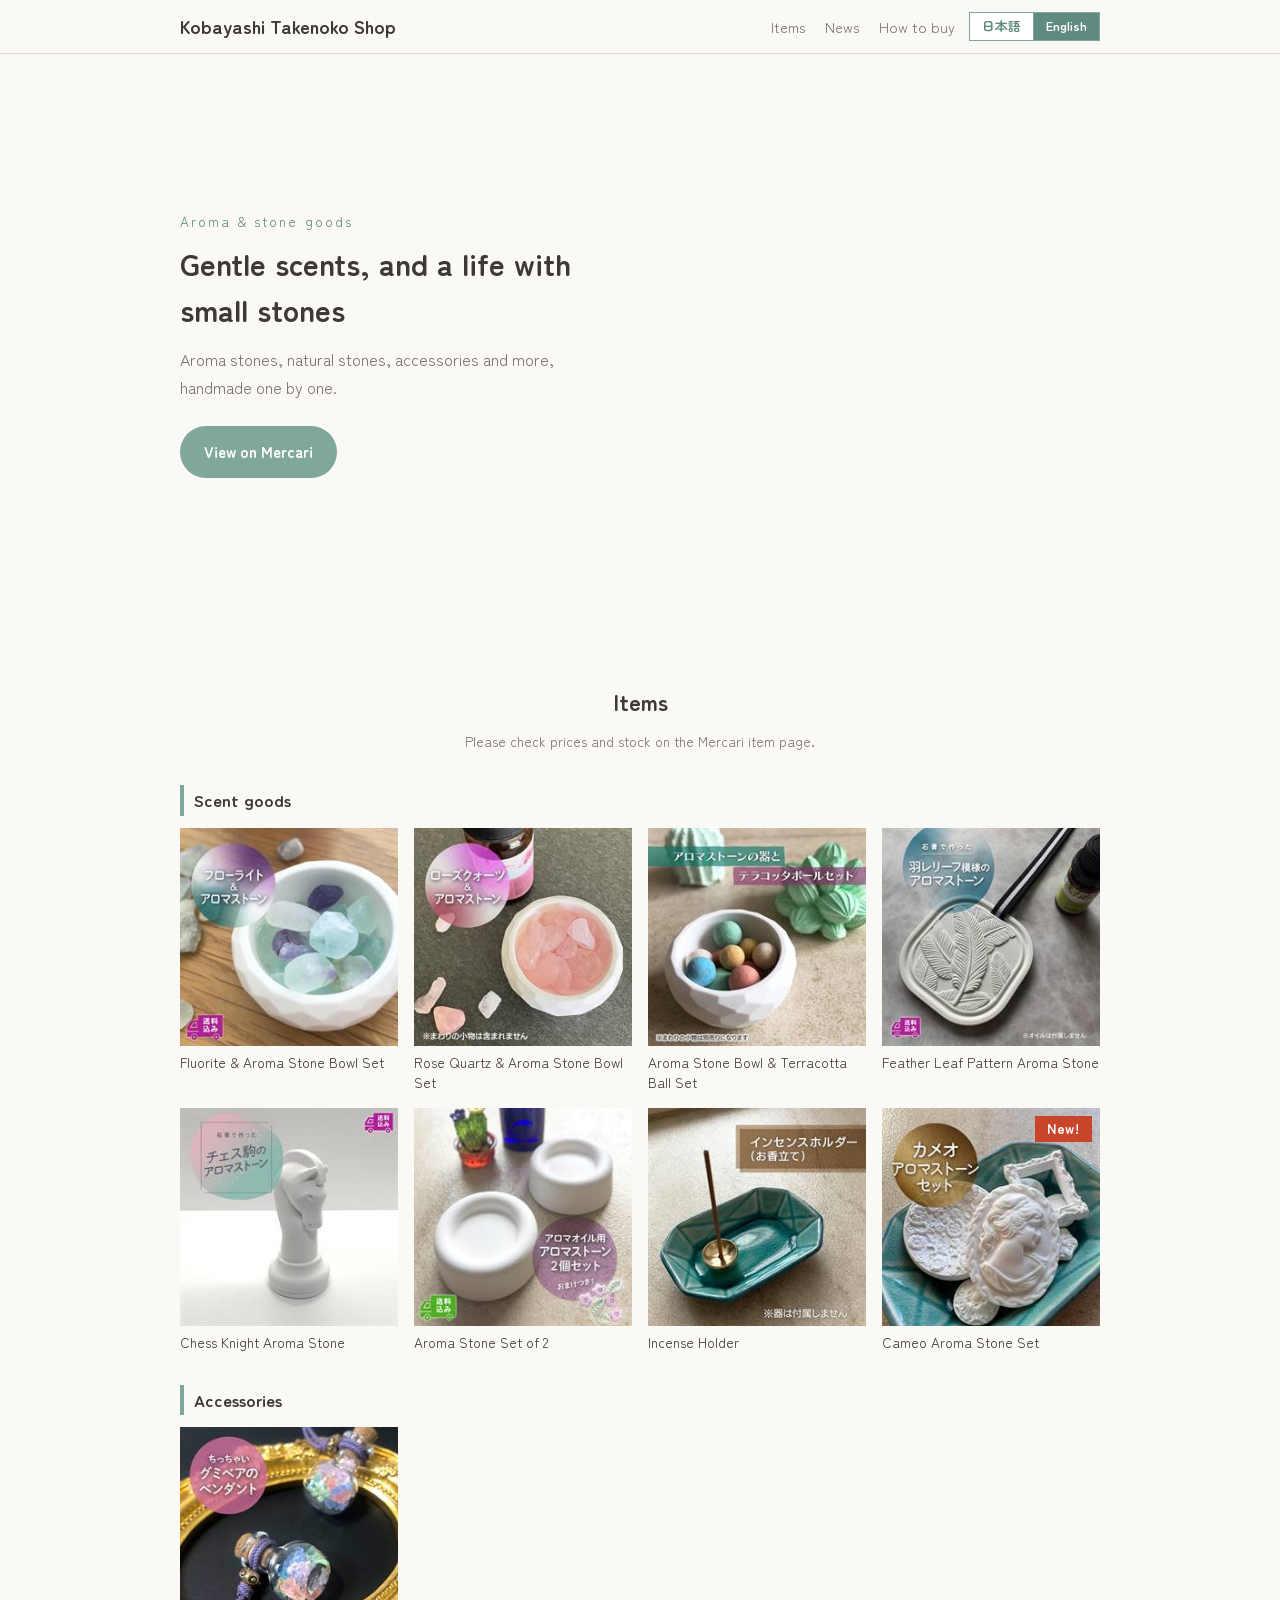
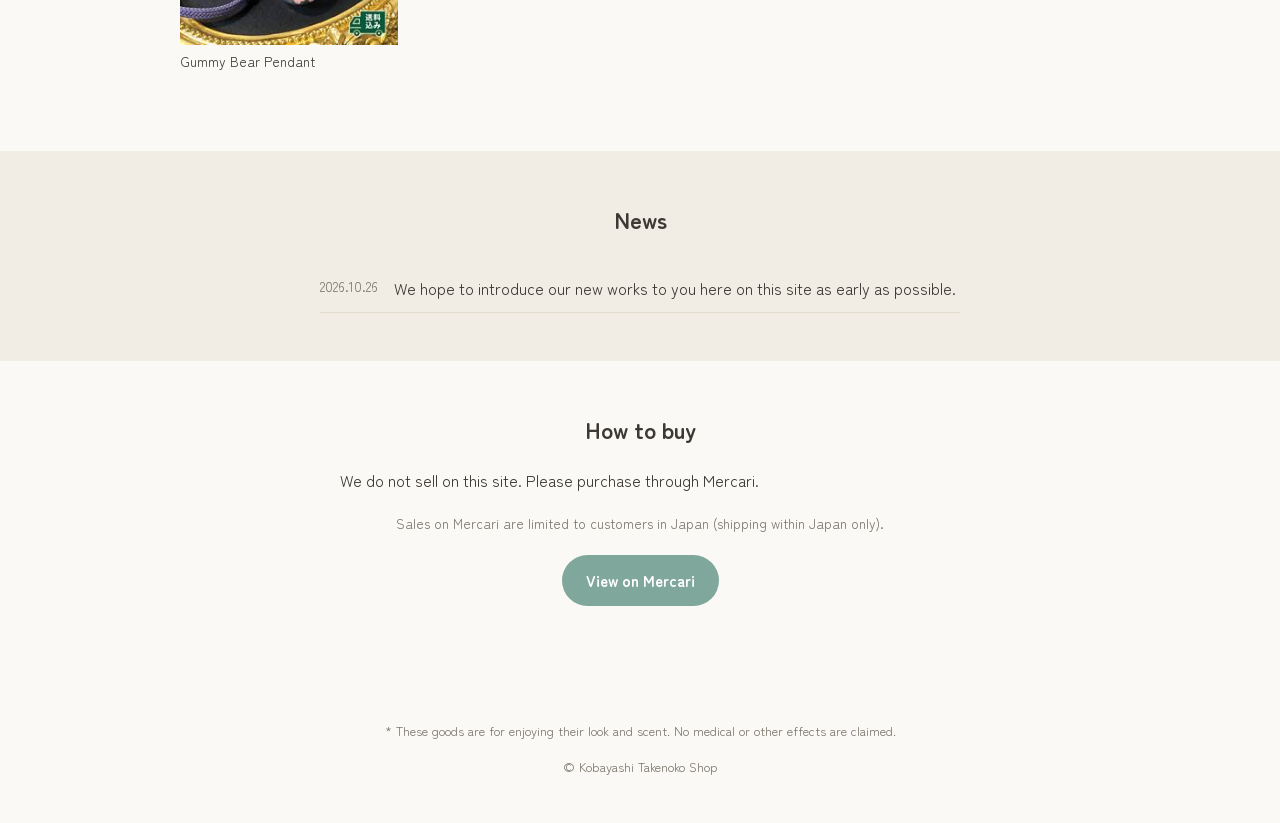
==== commit d7fd0e50: "Add files via upload" ====
--- a/index.html
+++ b/index.html
@@ -90,7 +90,7 @@
     <div class="wrap">
       <h2 data-en="News">お知らせ</h2>
       <ul class="news">
-        <li><time datetime="2026-10-26">2026.10.26</time><span data-en="We hope to introduce our new works to you as early as possible.">新しい作品をいち早くご紹介していければと思っております</span></li>
+        <li><time datetime="2026-10-26">2026.10.26</time><span data-en="We hope to introduce our new works to you here on this site as early as possible.">当サイトにて新しい作品をいち早くご紹介していければと思っております。</span></li>
       </ul>
     </div>
   </section>
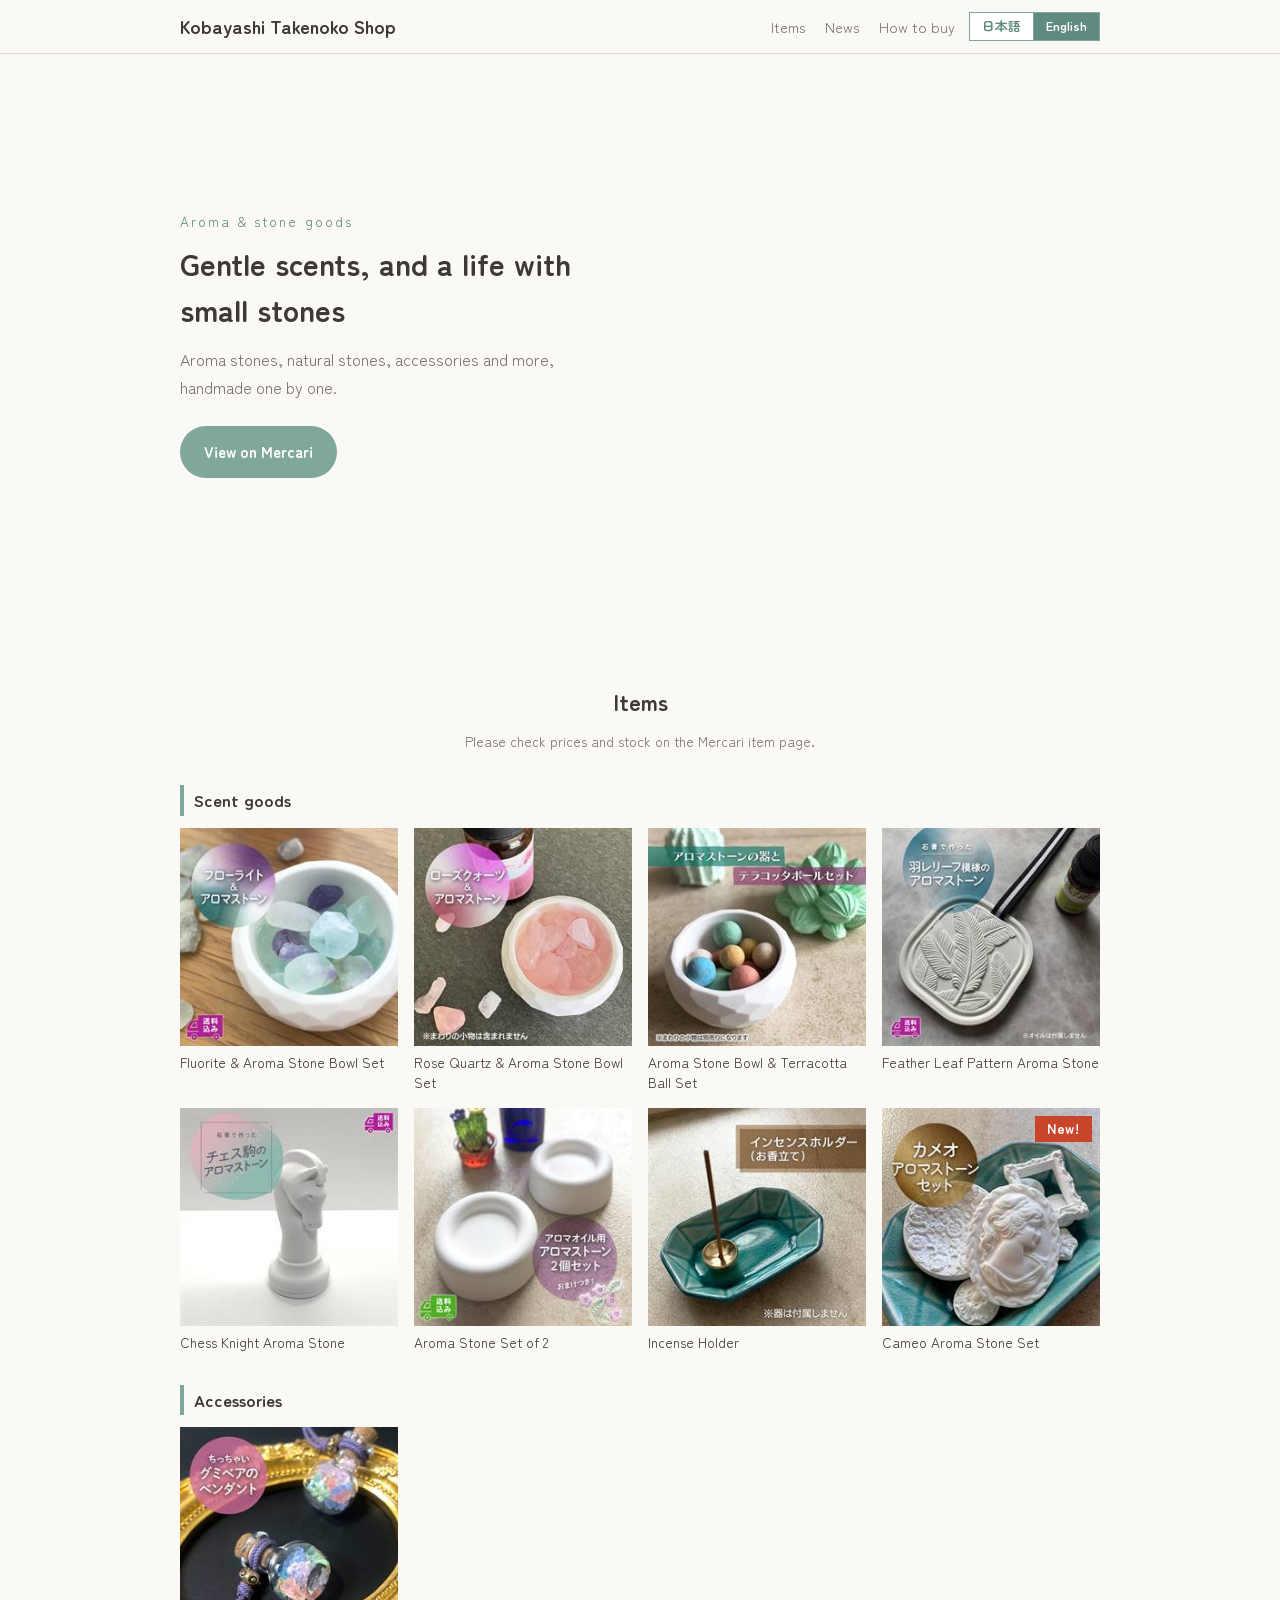
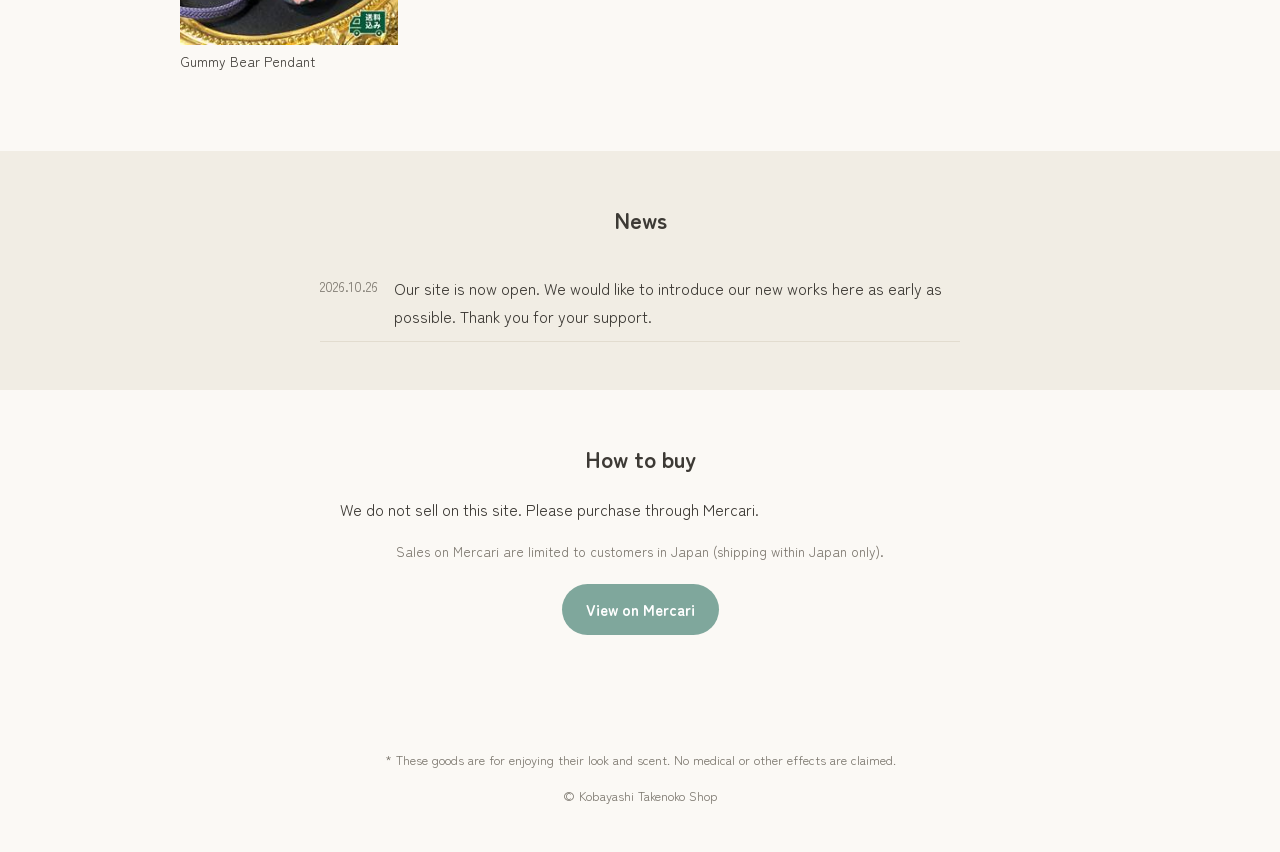
==== commit d574ea80: "Add files via upload" ====
--- a/index.html
+++ b/index.html
@@ -90,7 +90,7 @@
     <div class="wrap">
       <h2 data-en="News">お知らせ</h2>
       <ul class="news">
-        <li><time datetime="2026-10-26">2026.10.26</time><span data-en="We hope to introduce our new works to you here on this site as early as possible.">当サイトにて新しい作品をいち早くご紹介していければと思っております。</span></li>
+        <li><time datetime="2026-10-26">2026.10.26</time><span data-en="Our site is now open. We would like to introduce our new works here as early as possible. Thank you for your support.">サイトオープンしました。こちらで新しい作品をいち早くご紹介していきたいと思っております。どうぞよろしくお願いいたします。</span></li>
       </ul>
     </div>
   </section>
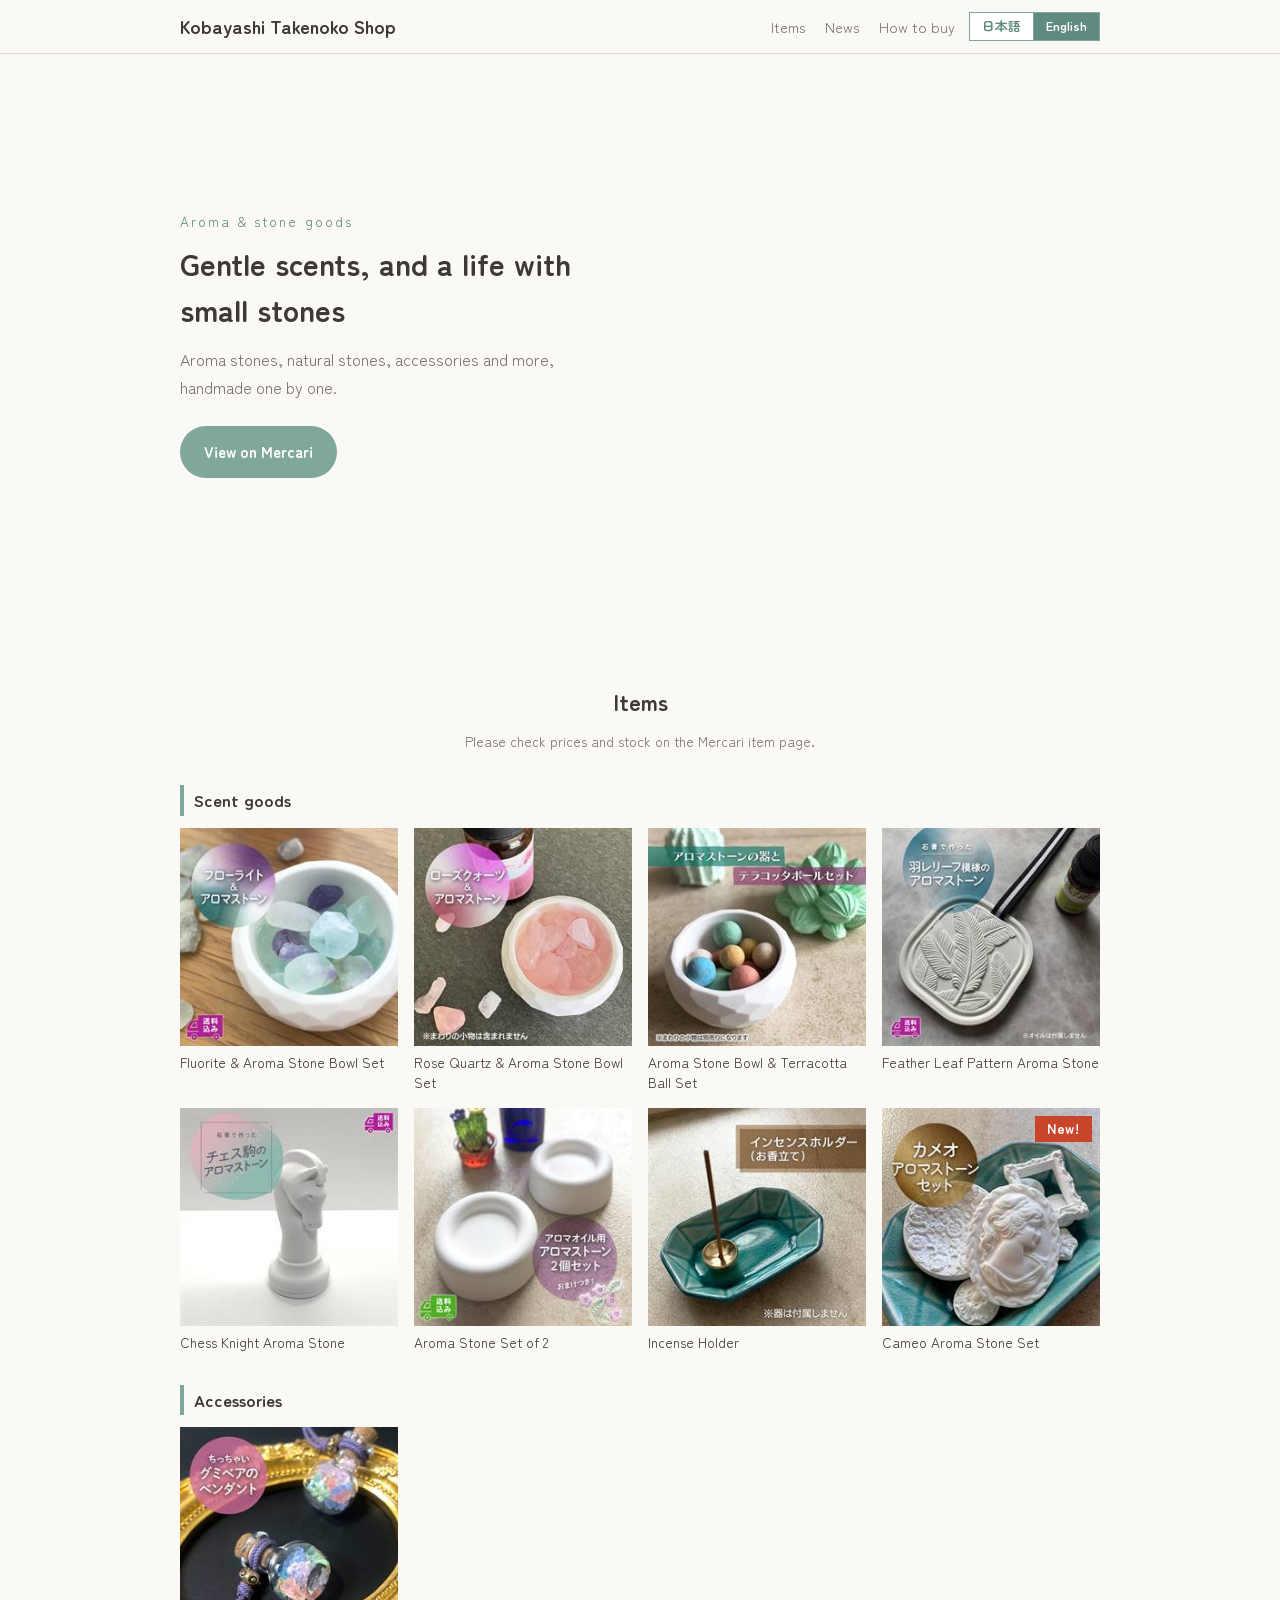
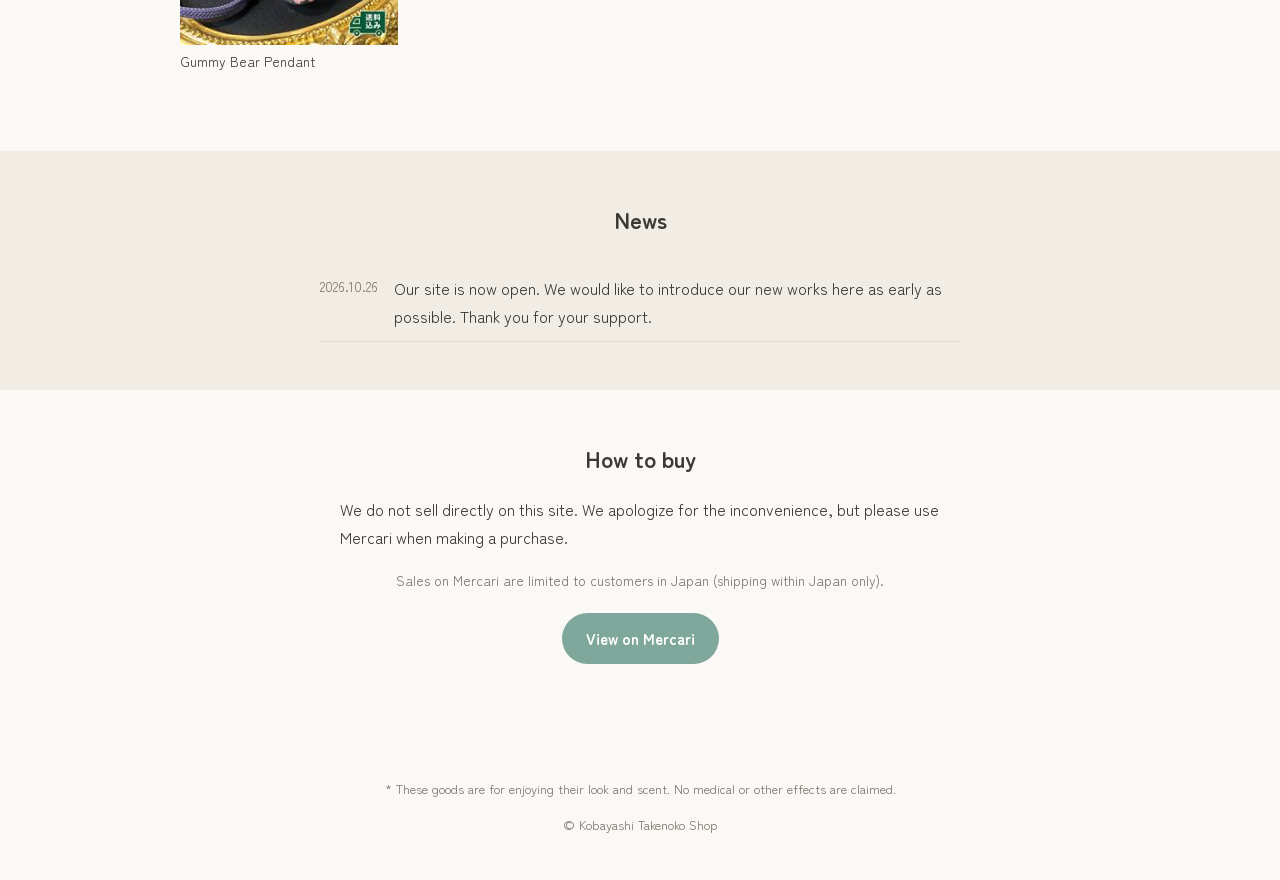
==== commit 81672a04: "Add files via upload" ====
--- a/index.html
+++ b/index.html
@@ -99,7 +99,7 @@
   <section id="buy" class="section">
     <div class="wrap narrow">
       <h2 data-en="How to buy">購入方法</h2>
-      <p data-en="We do not sell on this site. Please purchase through Mercari.">当サイトでは販売していません。ご購入は、メルカリからお願いします。</p>
+      <p data-en="We do not sell directly on this site. We apologize for the inconvenience, but please use Mercari when making a purchase.">当サイトでの販売はしておりません。大変ご面倒をおかけしますが、ご購入の際はメルカリをお使いくださいますようお願い申し上げます。</p>
       <p class="en-only">Sales on Mercari are limited to customers in Japan (shipping within Japan only).</p>
       <div class="buttons center">
         <a class="btn btn-main" href="https://jp.mercari.com/user/profile/546317431" target="_blank" rel="noopener" data-en="View on Mercari">メルカリで見る</a>
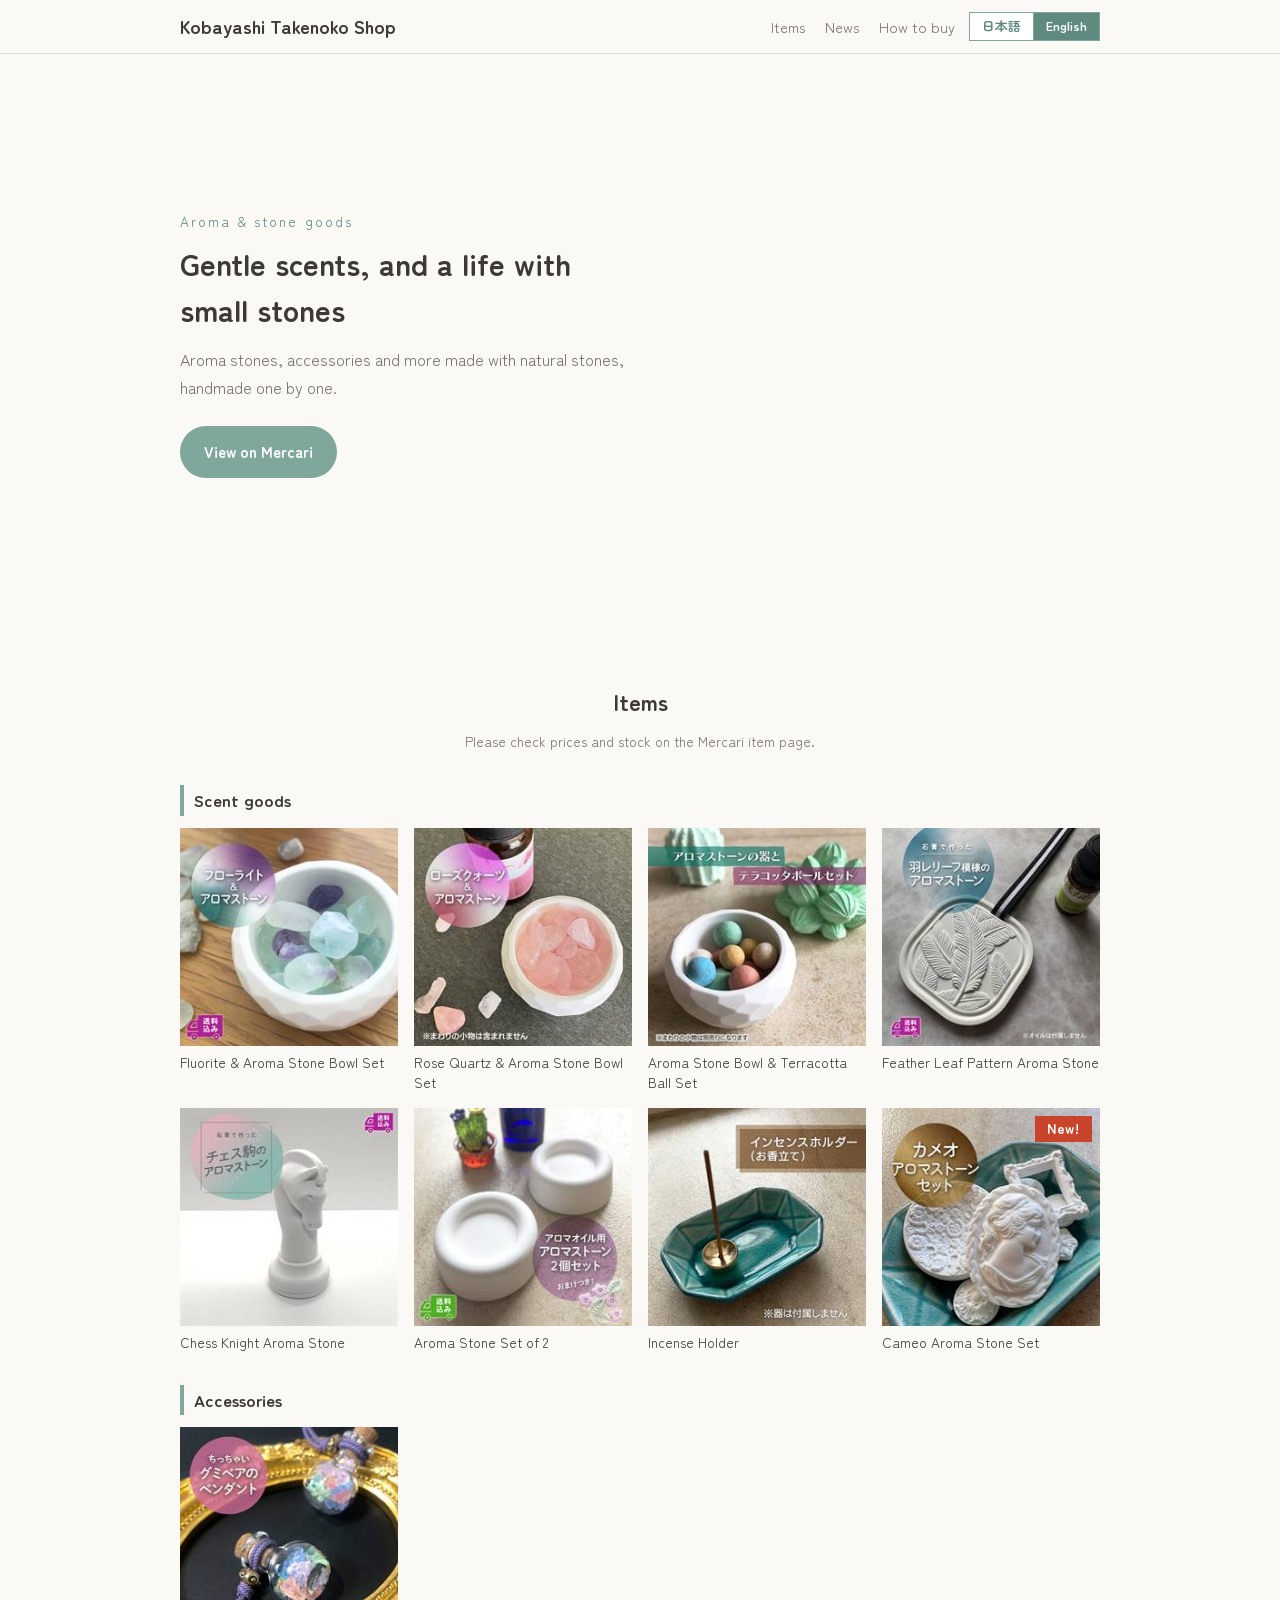
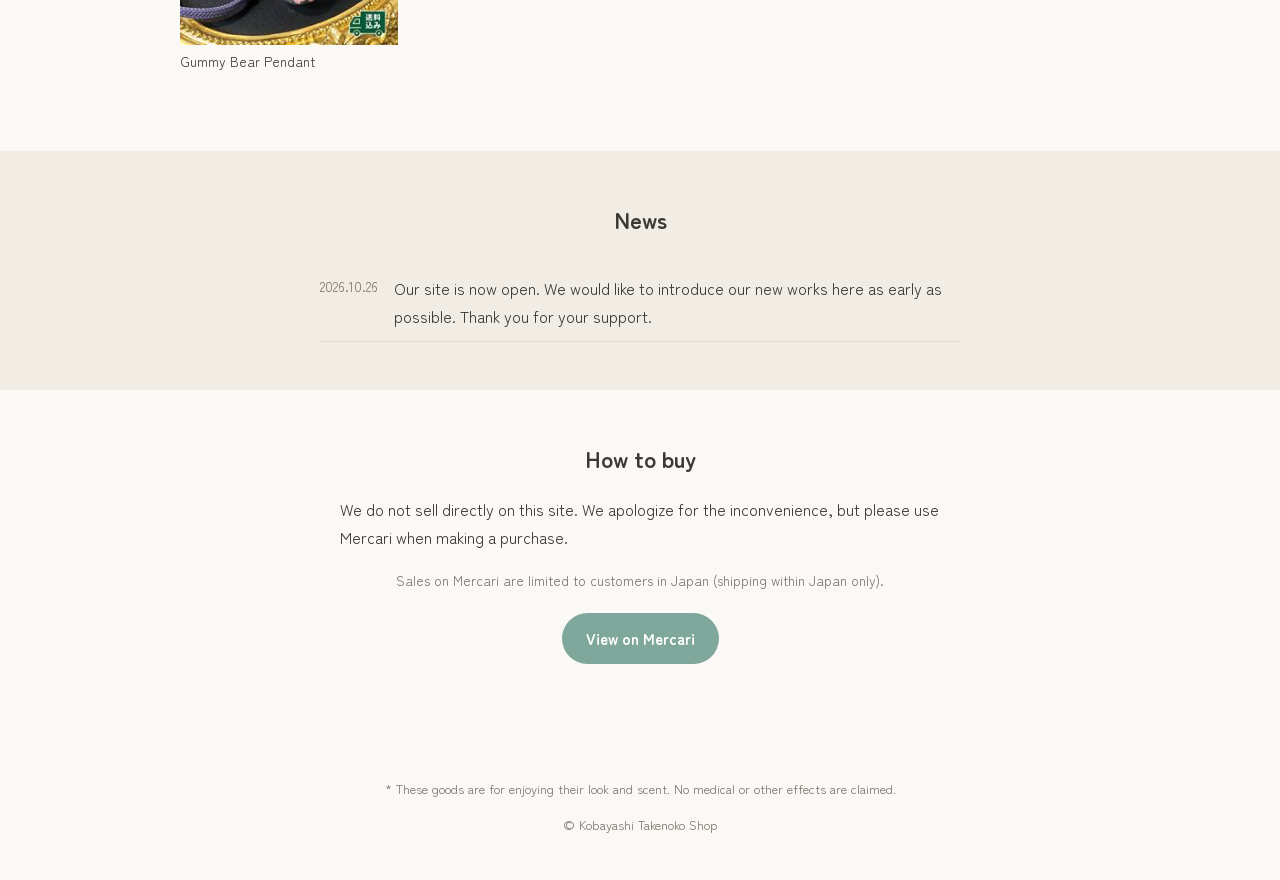
==== commit 042f86cf: "Add files via upload" ====
--- a/index.html
+++ b/index.html
@@ -38,7 +38,7 @@
       <div class="hero-text">
         <p class="eyebrow" data-en="Aroma &amp; stone goods">香りと石の雑貨</p>
         <h1 data-en="Gentle scents, and a life with small stones">やさしい香りと、<br>小さな石のある暮らし</h1>
-        <p class="lead" data-en="Aroma stones, natural stones, accessories and more, handmade one by one.">アロマストーン、天然石、アクセサリーなどを、ひとつずつ手作りしています。</p>
+        <p class="lead" data-en="Aroma stones, accessories and more made with natural stones, handmade one by one.">天然石を使ったアロマストーンやアクセサリーなどを、ひとつずつ手作りしています。</p>
         <div class="buttons">
           <a class="btn btn-main" href="https://jp.mercari.com/user/profile/546317431" target="_blank" rel="noopener" data-en="View on Mercari">メルカリで見る</a>
         </div>
